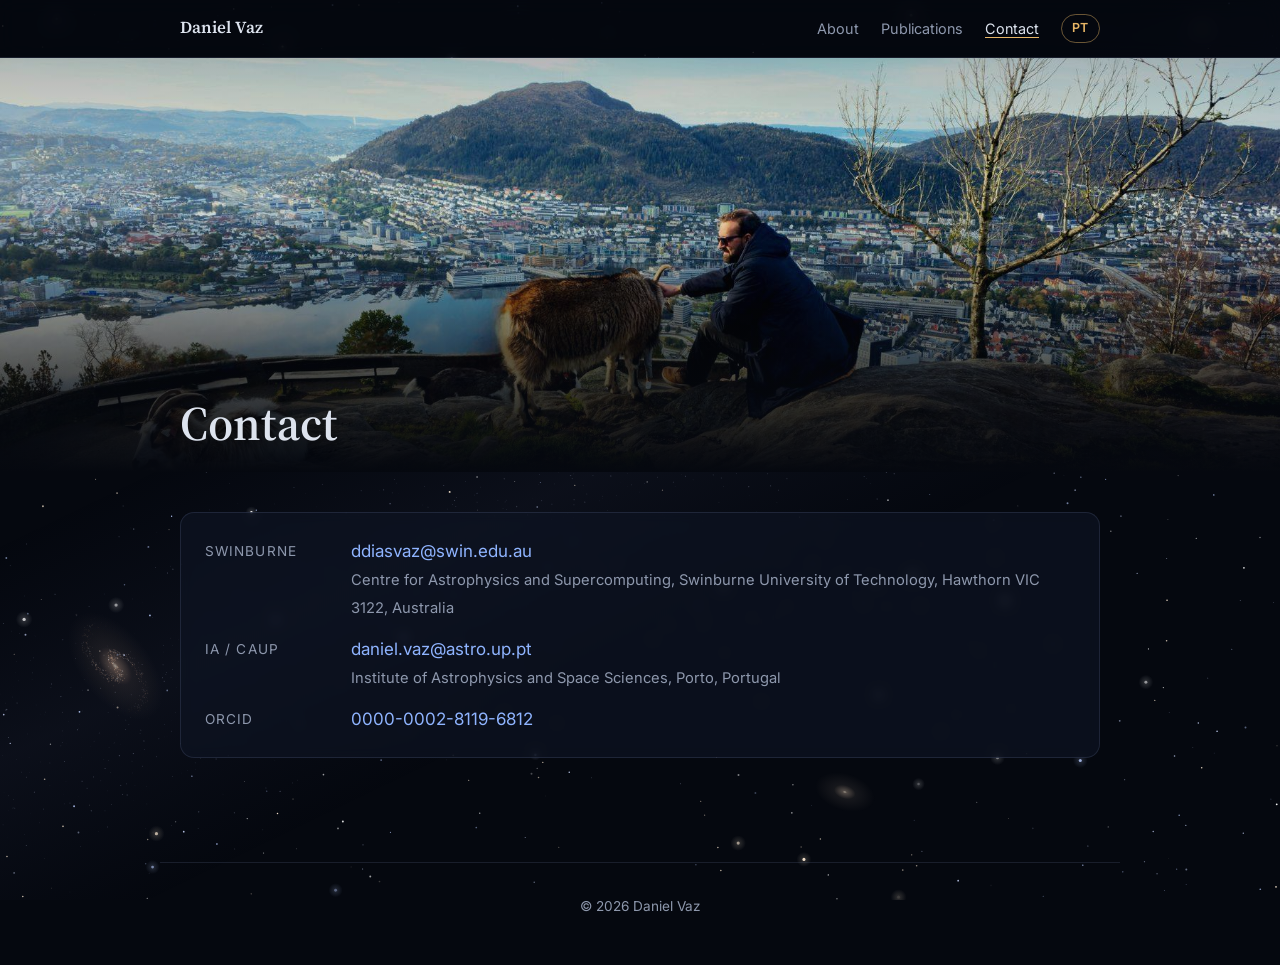
==== contact.html @ 71268c5b "Add files via upload" ====
<!DOCTYPE html>

<html lang="en">
<head>
<meta charset="utf-8"/>
<meta content="width=device-width, initial-scale=1" name="viewport"/>

<title>Contact — Daniel Vaz, Astrophysicist</title>
<meta content="Contact astrophysicist Daniel Vaz, Swinburne University of Technology and Institute of Astrophysics and Space Sciences (IA), Porto, Portugal." name="description"/>
<meta content="Daniel Vaz" name="author"/>
<link href="https://d-vaz.github.io/contact.html" rel="canonical"/>
<link href="https://d-vaz.github.io/contact.html" hreflang="en" rel="alternate"/>
<link href="https://d-vaz.github.io/pt/contact.html" hreflang="pt" rel="alternate"/>
<link href="https://d-vaz.github.io/contact.html" hreflang="x-default" rel="alternate"/>
<meta content="Contact — Daniel Vaz, Astrophysicist" property="og:title"/>
<meta content="Contact astrophysicist Daniel Vaz, Swinburne University of Technology and Institute of Astrophysics and Space Sciences (IA), Porto, Portugal." property="og:description"/>
<meta content="website" property="og:type"/>
<meta content="https://d-vaz.github.io/contact.html" property="og:url"/>
<meta content="https://d-vaz.github.io/images/daniel-vaz.jpg" property="og:image"/>
<meta content="en_GB" property="og:locale"/>
<meta content="summary" name="twitter:card"/>

<link href="data:image/svg+xml,%3Csvg xmlns='http://www.w3.org/2000/svg' viewBox='0 0 64 64'%3E%3Cdefs%3E%3CradialGradient id='a' r='50%25'%3E%3Cstop offset='0' stop-color='%23fff6e0'/%3E%3Cstop offset='.55' stop-color='%23e6b566'/%3E%3Cstop offset='1' stop-color='%23e6b566' stop-opacity='0'/%3E%3C/radialGradient%3E%3CradialGradient id='b' r='50%25'%3E%3Cstop offset='0' stop-color='%23eef3ff'/%3E%3Cstop offset='.55' stop-color='%238fb4ff'/%3E%3Cstop offset='1' stop-color='%238fb4ff' stop-opacity='0'/%3E%3C/radialGradient%3E%3C/defs%3E%3Crect width='64' height='64' rx='14' fill='%230b1020'/%3E%3Ccircle cx='32' cy='32' r='20' fill='none' stroke='%23e6b566' stroke-width='2' opacity='.55'/%3E%3Ccircle cx='17.9' cy='46.1' r='11' fill='url%28%23a%29'/%3E%3Ccircle cx='46.1' cy='17.9' r='8' fill='url%28%23b%29'/%3E%3C/svg%3E" rel="icon"/>
<link href="https://fonts.googleapis.com" rel="preconnect"/>
<link crossorigin="" href="https://fonts.gstatic.com" rel="preconnect"/>
<link href="https://fonts.googleapis.com/css2?family=Inter:wght@400;500;600&amp;family=Source+Serif+4:opsz,wght@8..60,500;8..60,600&amp;display=swap" rel="stylesheet"/>
<link href="assets/style.css" rel="stylesheet"/>
</head>
<body>
<canvas aria-hidden="true" id="sky"></canvas>
<nav class="nav">
<div class="nav-inner">
<a class="nav-name" href="index.html">Daniel Vaz</a>
<div class="nav-right">
<ul class="nav-links">
<li><a href="index.html">About</a></li>
<li><a href="publications.html">Publications</a></li>
<li><a class="active" href="contact.html">Contact</a></li>
</ul>
<a class="lang-btn" href="pt/contact.html" hreflang="pt">PT</a>

</div>
</div>
</nav>
<header class="banner" style="--pos: 58% 55%">
<img alt="" src="images/bergen-banner.jpg"/>
<div class="banner-inner">
<h1>Contact</h1>
</div>
</header>
<main>
<section>
<div class="card">
<ul class="contact-list">
<li>
<span class="label">Swinburne</span>
<span><a href="mailto:ddiasvaz@swin.edu.au">ddiasvaz@swin.edu.au</a><br/>
<span class="tl-note">Centre for Astrophysics and Supercomputing, Swinburne University of Technology, Hawthorn VIC 3122, Australia</span></span>
</li>
<li>
<span class="label">IA / CAUP</span>
<span><a href="mailto:daniel.vaz@astro.up.pt">daniel.vaz@astro.up.pt</a><br/>
<span class="tl-note">Institute of Astrophysics and Space Sciences, Porto, Portugal</span></span>
</li>
<li>
<span class="label">ORCID</span>
<a href="https://orcid.org/0000-0002-8119-6812" rel="noopener" target="_blank">0000-0002-8119-6812</a>
</li>
<!-- CV: uncomment when cv.pdf is in the repository
        <li>
          <span class="label">CV</span>
          <a href="cv.pdf" target="_blank" rel="noopener"><span lang="en">Download (PDF)</span><span lang="pt">Descarregar (PDF)</span></a>
        </li>
        -->
</ul>
</div>
</section>
</main>
<footer>© 2026 Daniel Vaz</footer>
<!-- GoatCounter visitor counts: dashboard at https://dvaz.goatcounter.com -->
<script async="" data-goatcounter="https://dvaz.goatcounter.com/count" src="https://gc.zgo.at/count.js"></script>
<script src="assets/site.js"></script>
</body>
</html>
---- assets/style.css ----
/* ============ THEME TOKENS (change colours here) ============ */
:root {
  --bg: #05080f;                       /* night sky */
  --surface: rgba(14, 20, 36, 0.66);   /* cards (semi-transparent, stars show through) */
  --surface-hover: rgba(20, 28, 50, 0.80);
  --border: rgba(150, 172, 220, 0.14);
  --text: #dde3ee;
  --muted: #8e98ad;
  --accent: #e6b566;                   /* warm starlight */
  --accent-2: #8fb4ff;                 /* cool blue for links */
  --radius: 14px;
  --maxw: 960px;
  --serif: "Source Serif 4", Georgia, serif;
  --sans: "Inter", system-ui, -apple-system, "Segoe UI", sans-serif;
}

/* ============ LANGUAGE SWITCH ============
   Elements marked lang="en" / lang="pt" are shown only in their language. */
html[lang="en"] body [lang="pt"],
html[lang="pt"] body [lang="en"] { display: none !important; }

* { box-sizing: border-box; margin: 0; padding: 0; }
html { scroll-behavior: smooth; }
body {
  background: var(--bg);
  color: var(--text);
  font-family: var(--sans);
  font-size: 17px;
  line-height: 1.65;
  -webkit-font-smoothing: antialiased;
  overflow-x: hidden;
  min-height: 100vh;
  display: flex; flex-direction: column;
}
#sky { position: fixed; inset: 0; width: 100%; height: 100%; z-index: -1; display: block; }
a { color: var(--accent-2); text-decoration: none; }
a:hover { text-decoration: underline; }

/* ============ NAVIGATION ============ */
.nav {
  position: sticky; top: 0; z-index: 10;
  background: rgba(5, 8, 15, 0.55);
  backdrop-filter: blur(10px); -webkit-backdrop-filter: blur(10px);
  border-bottom: 1px solid var(--border);
}
.nav-inner {
  max-width: var(--maxw); margin: 0 auto; padding: 14px 20px;
  display: flex; align-items: center; justify-content: space-between; gap: 16px;
}
.nav-name { font-family: var(--serif); font-weight: 600; font-size: 1.05rem; color: var(--text); }
.nav-name:hover { text-decoration: none; }
.nav-right { display: flex; align-items: center; gap: 22px; }
.nav-links { display: flex; gap: 22px; list-style: none; }
.nav-links a { color: var(--muted); font-size: 0.9rem; white-space: nowrap; }
.nav-links a:hover, .nav-links a.active { color: var(--text); text-decoration: none; }
.nav-links a.active { box-shadow: 0 1px 0 var(--accent); }
.lang-btn {
  font: inherit; font-size: 0.78rem; font-weight: 600; letter-spacing: 0.06em;
  color: var(--accent); background: transparent; cursor: pointer;
  border: 1px solid rgba(230, 181, 102, 0.45); border-radius: 999px; padding: 3px 10px;
}
.lang-btn:hover { background: rgba(230, 181, 102, 0.12); }

/* ============ LAYOUT ============ */
main { width: 100%; max-width: var(--maxw); margin: 0 auto; padding: 0 20px; flex: 1; }
section { padding: 64px 0; }
h2 {
  font-family: var(--serif); font-weight: 600; font-size: 1.75rem;
  margin-bottom: 24px; display: flex; align-items: center; gap: 14px;
}
h2::before {                          /* small star marker */
  content: ""; width: 8px; height: 8px; flex: none;
  background: var(--accent); transform: rotate(45deg);
  box-shadow: 0 0 12px var(--accent);
}
.page-title { padding-top: 72px; padding-bottom: 8px; }
.page-title h1 { font-family: var(--serif); font-weight: 600; font-size: clamp(2.2rem, 5vw, 3rem); line-height: 1.15; }
.page-title p { color: var(--muted); margin-top: 12px; max-width: 60ch; }
.prose p { max-width: 68ch; }
.prose p + p { margin-top: 1em; }

/* ============ HERO ============ */
.hero {
  min-height: 72vh;
  display: flex; align-items: center; gap: 56px; padding: 64px 0 32px;
}
.portrait {
  position: relative; flex: none; width: 220px; height: 220px; border-radius: 50%;
  background: radial-gradient(circle at 35% 30%, #2a3558, #0c1222);
  display: grid; place-items: center;
  font-family: var(--serif); font-size: 3rem; color: var(--muted);
  box-shadow: 0 0 0 1px var(--border), 0 0 70px rgba(143, 180, 255, 0.18);
}
.portrait img {
  position: absolute; inset: 0; width: 100%; height: 100%;
  object-fit: cover; border-radius: 50%;
}
.orbit {                              /* thin orbit with a small moon */
  position: absolute; inset: -16px; border-radius: 50%;
  border: 1px solid rgba(230, 181, 102, 0.28);
  animation: spin 60s linear infinite;
}
.orbit::before {
  content: ""; position: absolute; top: 50%; left: -3px;
  width: 6px; height: 6px; margin-top: -3px; border-radius: 50%;
  background: var(--accent); box-shadow: 0 0 10px 2px rgba(230, 181, 102, 0.7);
}
.orbit::after {                       /* binary companion, opposite the amber star */
  content: ""; position: absolute; top: 50%; right: -2.5px;
  width: 5px; height: 5px; margin-top: -2.5px; border-radius: 50%;
  background: var(--accent-2); box-shadow: 0 0 9px 2px rgba(143, 180, 255, 0.7);
}
@keyframes spin { to { transform: rotate(360deg); } }

.hero h1 { font-family: var(--serif); font-weight: 600; font-size: clamp(2.4rem, 6vw, 3.6rem); line-height: 1.1; }
.role { color: var(--accent); font-weight: 500; margin-top: 10px; }
.tagline { color: var(--muted); margin-top: 14px; max-width: 46ch; }
.links { display: flex; flex-wrap: wrap; gap: 12px; margin-top: 28px; }
.btn {
  display: inline-flex; align-items: center; gap: 8px;
  padding: 9px 18px; border-radius: 999px;
  border: 1px solid var(--border); background: var(--surface);
  color: var(--text); font-size: 0.92rem; font-weight: 500;
  transition: border-color .2s, background .2s;
}
.btn:hover { text-decoration: none; border-color: rgba(230, 181, 102, 0.6); background: var(--surface-hover); }
.btn.primary { background: var(--accent); border-color: var(--accent); color: #1a1205; }
.btn.primary:hover { background: #f0c57d; }

/* ============ ABOUT (text + second photo) ============ */
.about { display: grid; grid-template-columns: 1fr 260px; gap: 48px; align-items: start; }
.photo {
  position: relative; aspect-ratio: 4 / 5; border-radius: var(--radius); overflow: hidden;
  background: radial-gradient(circle at 40% 30%, #22304f, #0b1120);
  border: 1px solid var(--border);
  box-shadow: 0 0 50px rgba(143, 180, 255, 0.10);
}
.photo img { width: 100%; height: 100%; object-fit: cover; display: block; }

/* ============ TIMELINE ============ */
.timeline { list-style: none; position: relative; margin-left: 6px; }
.timeline::before {
  content: ""; position: absolute; left: 0; top: 8px; bottom: 8px; width: 1px;
  background: linear-gradient(to bottom, rgba(230, 181, 102, 0.6), rgba(150, 172, 220, 0.12));
}
.timeline li { position: relative; padding: 0 0 32px 32px; }
.timeline li:last-child { padding-bottom: 0; }
.timeline li::before {               /* star on the line */
  content: ""; position: absolute; left: -4px; top: 8px; width: 9px; height: 9px;
  background: var(--accent); transform: rotate(45deg);
  box-shadow: 0 0 10px rgba(230, 181, 102, 0.8);
}
.timeline li.past::before { background: #6f7a92; box-shadow: none; }
.tl-date { font-size: 0.8rem; text-transform: uppercase; letter-spacing: 0.08em; color: var(--accent); }
.timeline h3 { font-family: var(--serif); font-weight: 600; font-size: 1.2rem; margin-top: 2px; }
.tl-place { color: var(--muted); font-size: 0.92rem; }
.tl-role { margin-top: 4px; font-size: 0.96rem; }

/* ============ CARDS / LISTS ============ */
.card {
  background: var(--surface); border: 1px solid var(--border); border-radius: var(--radius);
  padding: 24px; backdrop-filter: blur(6px); -webkit-backdrop-filter: blur(6px);
}
.pubs { list-style: none; display: grid; gap: 16px; }
.pubs .card { transition: border-color .25s; }
.pubs .card:hover { border-color: rgba(143, 180, 255, 0.35); }
.pub-meta { font-size: 0.8rem; text-transform: uppercase; letter-spacing: 0.08em; color: var(--accent); }
.pub-title { font-family: var(--serif); font-weight: 600; font-size: 1.12rem; margin: 6px 0; line-height: 1.4; }
.pub-title a { color: var(--text); }
.pub-authors { color: var(--muted); font-size: 0.92rem; }
.pub-authors strong { color: var(--text); font-weight: 600; }

.contact-list { list-style: none; display: grid; gap: 14px; }
.contact-list li { display: grid; grid-template-columns: 130px 1fr; gap: 16px; }
.contact-list .label { color: var(--muted); font-size: 0.85rem; text-transform: uppercase; letter-spacing: 0.08em; padding-top: 3px; }

footer {
  width: 100%; max-width: var(--maxw); margin: 40px auto 0; padding: 32px 20px 48px;
  border-top: 1px solid var(--border); text-align: center; color: var(--muted); font-size: 0.85rem;
}

/* ============ MOBILE ============ */
@media (max-width: 720px) {
  .nav-inner { flex-wrap: wrap; gap: 8px; }
  .nav-right { width: 100%; justify-content: space-between; gap: 12px; }
  .nav-links { gap: 16px; }
  .nav-links a { font-size: 0.85rem; }
  .hero { flex-direction: column; text-align: center; gap: 36px; min-height: auto; padding-top: 56px; }
  .portrait { width: 170px; height: 170px; }
  .tagline { margin-inline: auto; }
  .hero .links { justify-content: center; }
  .about { grid-template-columns: 1fr; gap: 28px; }
  .about .photo { max-width: 280px; }
  .contact-list li { grid-template-columns: 1fr; gap: 2px; }
  section { padding: 48px 0; }
  .page-title { padding-top: 48px; }
}

@media (prefers-reduced-motion: reduce) {
  html { scroll-behavior: auto; }
  .orbit { animation: none; }
}

/* ============ PAGE BANNER (photo header on inner pages) ============ */
.banner {
  position: relative; height: clamp(260px, 46vh, 460px);
  display: flex; align-items: flex-end; overflow: hidden;
}
.banner img {
  position: absolute; inset: 0; width: 100%; height: 100%;
  object-fit: cover; object-position: var(--pos, center);
}
.banner::after {                      /* fade the photo into the night sky */
  content: ""; position: absolute; inset: 0;
  background: linear-gradient(to bottom, rgba(5, 8, 15, 0.25) 0%, rgba(5, 8, 15, 0) 35%, rgba(5, 8, 15, 0.75) 82%, var(--bg) 100%);
}
.banner-inner { position: relative; z-index: 1; width: 100%; max-width: var(--maxw); margin: 0 auto; padding: 0 20px 20px; }
.banner h1 {
  font-family: var(--serif); font-weight: 600; font-size: clamp(2.2rem, 5vw, 3rem); line-height: 1.15;
  text-shadow: 0 2px 18px rgba(0, 0, 0, 0.6);
}
.banner p { color: var(--text); opacity: 0.85; margin-top: 8px; max-width: 60ch; text-shadow: 0 1px 10px rgba(0, 0, 0, 0.7); }
.banner + main > section:first-child { padding-top: 40px; }

/* ============ EXPERTISE CARDS ============ */
.grid { display: grid; grid-template-columns: repeat(auto-fit, minmax(260px, 1fr)); gap: 20px; }
.card h3 { font-family: var(--serif); font-weight: 600; font-size: 1.15rem; margin-bottom: 14px; }
.chips { display: flex; flex-wrap: wrap; gap: 8px; list-style: none; }
.chips li { font-size: 0.84rem; padding: 4px 12px; border-radius: 999px; border: 1px solid var(--border); color: var(--text); background: rgba(14, 20, 36, 0.5); }
.tl-note { color: var(--muted); font-size: 0.92rem; margin-top: 2px; }
.tl-note em { color: var(--text); }

@media (max-width: 720px) {
  .banner { height: 240px; }
}

/* ============ EXPERTISE (compact list) ============ */
.skills { display: grid; gap: 18px; }
.skills > div {
  display: grid; grid-template-columns: 150px 1fr; gap: 16px; align-items: start;
  padding-top: 18px; border-top: 1px solid var(--border);
}
.skills > div:first-child { border-top: 0; padding-top: 0; }
.skills dt { color: var(--muted); font-size: 0.8rem; text-transform: uppercase; letter-spacing: 0.08em; padding-top: 6px; }
.skills dd { margin: 0; }
@media (max-width: 720px) {
  .skills > div { grid-template-columns: 1fr; gap: 8px; }
}
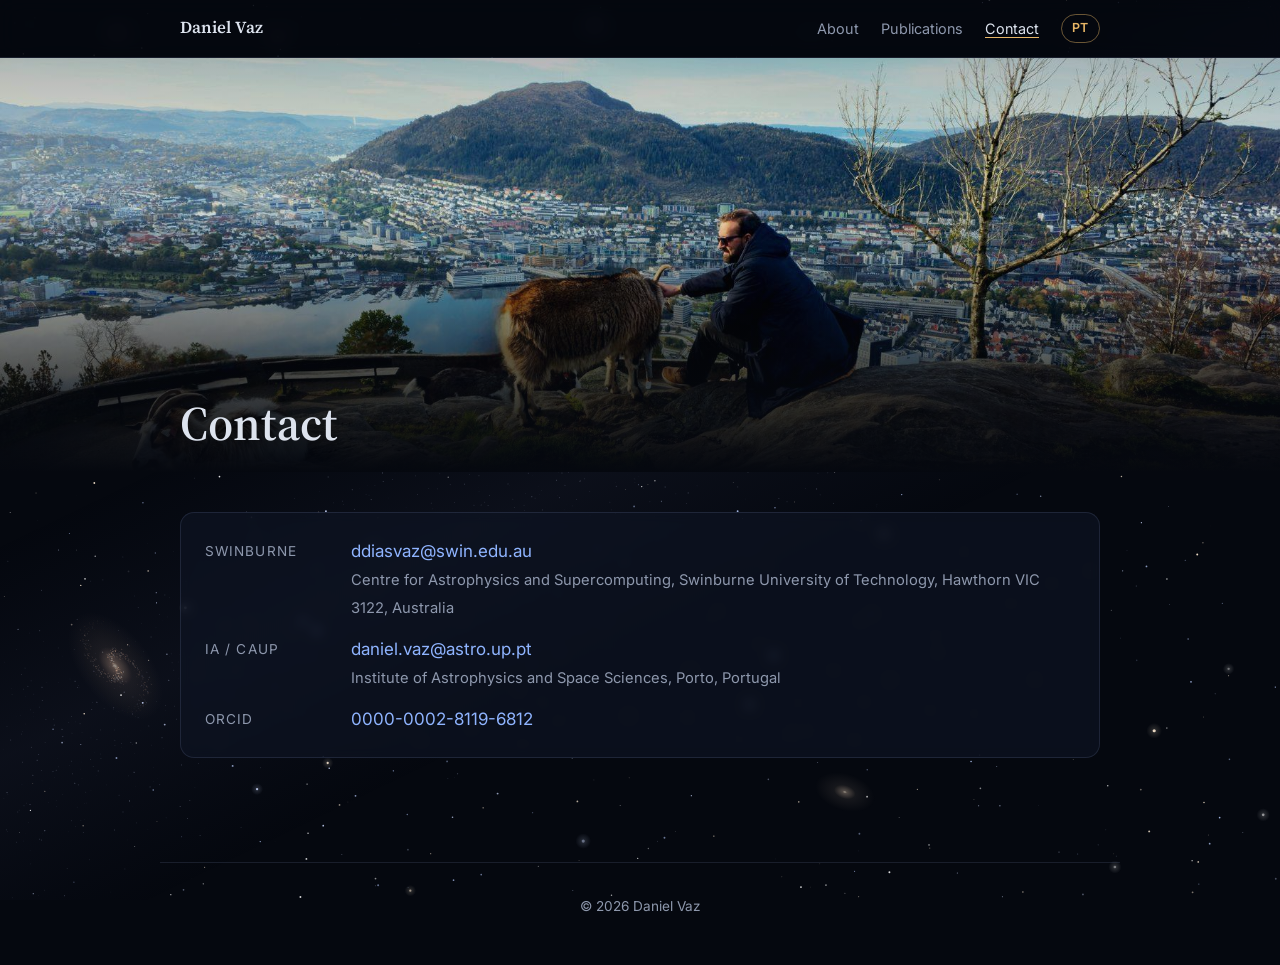
==== commit aa9ab97a: "Add files via upload" ====
--- a/contact.html
+++ b/contact.html
@@ -43,7 +43,7 @@
 </div>
 </nav>
 <header class="banner" style="--pos: 58% 55%">
-<img alt="" src="images/bergen-banner.jpg"/>
+<img alt="Daniel Vaz overlooking Bergen, Norway" src="images/daniel-vaz-bergen.jpg"/>
 <div class="banner-inner">
 <h1>Contact</h1>
 </div>
